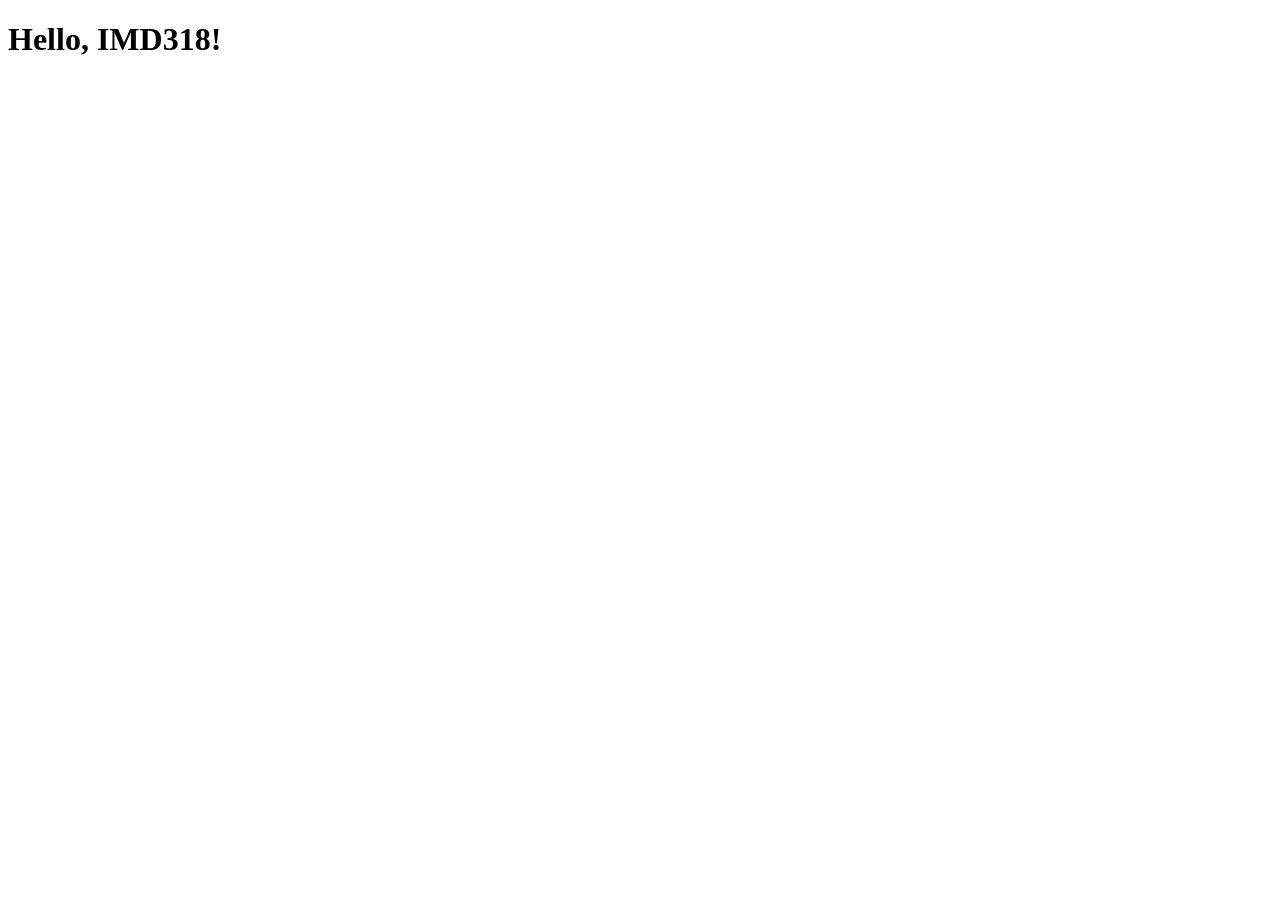
==== index.html @ 591a05ee "Create index.html" ====
<!DOCTYPE html>
<html lang="en">
<head>
  <meta charset="UTF-8">
  <meta name="viewport" content="width=device-width, initial-scale=1.0">
  <title>My Company</title>
</head>
<body>
  <h1>Hello, IMD318!</h1>
</body>
</html>
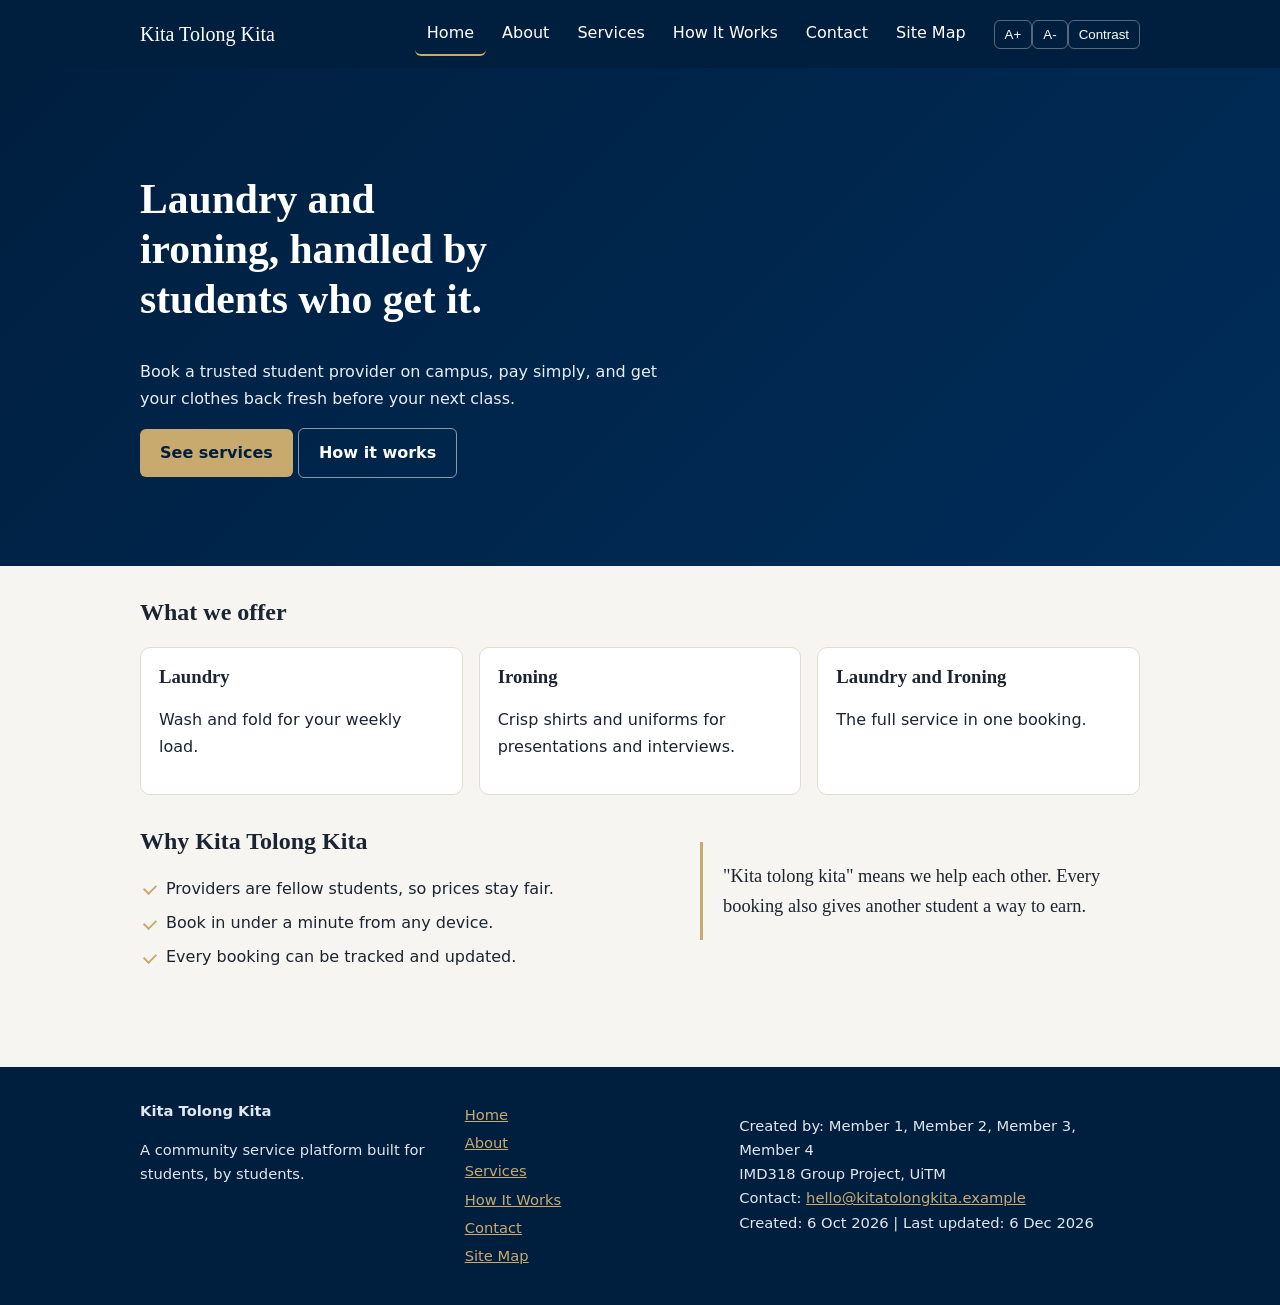
==== commit 1389f69a: "Add starter website" ====
--- a/index.html
+++ b/index.html
@@ -1,11 +1,35 @@
 <!DOCTYPE html>
 <html lang="en">
 <head>
-  <meta charset="UTF-8">
-  <meta name="viewport" content="width=device-width, initial-scale=1.0">
-  <title>My Company</title>
+<meta charset="UTF-8">
+<meta name="viewport" content="width=device-width, initial-scale=1.0">
+<meta name="description" content="Kita Tolong Kita: a student-run laundry and ironing service platform.">
+<title>Home | Kita Tolong Kita</title>
+<link rel="stylesheet" href="css/style.css">
 </head>
 <body>
-  <h1>Hello, IMD318!</h1>
+<a class="skip" href="#main">Skip to content</a>
+<header class="top"><div class="wrap bar">
+<a class="logo" href="index.html">Kita Tolong Kita</a>
+<button class="burger" aria-label="Menu" aria-expanded="false">Menu</button>
+<nav><ul><li><a href="index.html" aria-current=page>Home</a></li><li><a href="pages/about.html">About</a></li><li><a href="pages/services.html">Services</a></li><li><a href="pages/how-it-works.html">How It Works</a></li><li><a href="pages/contact.html">Contact</a></li><li><a href="pages/sitemap.html">Site Map</a></li></ul></nav>
+<div class="tools"><button data-fs="1" aria-label="Larger text">A+</button><button data-fs="-1" aria-label="Smaller text">A-</button><button id="contrast">Contrast</button></div>
+</div></header>
+<main id="main">
+<section class="hero"><div class="wrap">
+<h1>Laundry and ironing, handled by students who get it.</h1>
+<p>Book a trusted student provider on campus, pay simply, and get your clothes back fresh before your next class.</p>
+<p><a class="btn" href="pages/services.html">See services</a> <a class="btn ghost" href="pages/how-it-works.html">How it works</a></p>
+</div></section>
+<section class="wrap"><h2>What we offer</h2><div class="grid"><article class="card"><h3>Laundry</h3><p>Wash and fold for your weekly load.</p></article><article class="card"><h3>Ironing</h3><p>Crisp shirts and uniforms for presentations and interviews.</p></article><article class="card"><h3>Laundry and Ironing</h3><p>The full service in one booking.</p></article></div></section>
+<section class="wrap split"><div><h2>Why Kita Tolong Kita</h2><ul class="ticks"><li>Providers are fellow students, so prices stay fair.</li><li>Book in under a minute from any device.</li><li>Every booking can be tracked and updated.</li></ul></div>
+<aside class="quote"><p>"Kita tolong kita" means we help each other. Every booking also gives another student a way to earn.</p></aside></section>
+</main>
+<footer><div class="wrap foot">
+<div><strong>Kita Tolong Kita</strong><p>A community service platform built for students, by students.</p></div>
+<div class="fl"><a href="index.html">Home</a><a href="pages/about.html">About</a><a href="pages/services.html">Services</a><a href="pages/how-it-works.html">How It Works</a><a href="pages/contact.html">Contact</a><a href="pages/sitemap.html">Site Map</a></div>
+<div><p>Created by: Member 1, Member 2, Member 3, Member 4<br>IMD318 Group Project, UiTM<br>Contact: <a href="mailto:hello@kitatolongkita.example">hello@kitatolongkita.example</a><br>Created: 6 Oct 2026 | Last updated: <span id="updated"></span></p></div>
+</div></footer>
+<script src="js/script.js"></script>
 </body>
 </html>
--- a/css/style.css
+++ b/css/style.css
@@ -0,0 +1,25 @@
+/* Kita Tolong Kita - main stylesheet */
+:root{--navy:#001f3f;--navy2:#002d5a;--gold:#c8a96e;--bg:#f7f5f1;--ink:#1b2430;--card:#fff;--line:#e2ddd2;font-size:100%}
+body.hc{--bg:#000;--ink:#fff;--card:#000;--line:#fff;--navy:#000;--navy2:#000;--gold:#ffeb3b}
+*{box-sizing:border-box}body{margin:0;font:1rem/1.65 system-ui,Segoe UI,sans-serif;background:var(--bg);color:var(--ink)}
+h1,h2,h3,.logo{font-family:Georgia,serif;line-height:1.2}h1{font-size:2.2rem}h2{margin-top:2rem}a{color:var(--navy2)}body.hc a{color:var(--gold)}
+.wrap{max-width:1040px;margin:auto;padding:0 20px}.narrow{max-width:760px;padding-top:24px;padding-bottom:40px}
+.skip{position:absolute;left:-999px}.skip:focus{left:8px;top:8px;background:#fff;padding:8px;z-index:9}
+.top{background:var(--navy);color:#fff;position:sticky;top:0;z-index:5}.bar{display:flex;align-items:center;gap:16px;flex-wrap:wrap;padding-top:12px;padding-bottom:12px}
+.logo{color:#fff;text-decoration:none;font-size:1.25rem;margin-right:auto}nav ul{display:flex;gap:4px;list-style:none;margin:0;padding:0}
+nav a{color:#fff;text-decoration:none;padding:8px 12px;border-radius:6px;display:block}nav a:hover{background:var(--navy2)}nav a[aria-current]{border-bottom:2px solid var(--gold)}
+.tools button,.burger{background:transparent;color:#fff;border:1px solid #fff5;border-radius:6px;padding:6px 10px;cursor:pointer}.burger{display:none}
+.hero{background:linear-gradient(135deg,var(--navy),var(--navy2));color:#fff;padding:72px 0}.hero h1{font-size:2.6rem;max-width:18ch}.hero p{max-width:52ch;color:#e8edf3}
+.btn{display:inline-block;background:var(--gold);color:#001f3f;padding:11px 20px;border-radius:6px;border:0;text-decoration:none;font-weight:600;cursor:pointer;font-size:1rem}.btn.ghost{background:transparent;color:#fff;border:1px solid #fff8}
+.grid{display:grid;grid-template-columns:repeat(auto-fit,minmax(220px,1fr));gap:16px}.card{background:var(--card);border:1px solid var(--line);border-radius:10px;padding:18px}.card h3{margin-top:0}
+.split{display:grid;grid-template-columns:1.2fr 1fr;gap:32px;align-items:center;padding-bottom:40px}.quote{border-left:3px solid var(--gold);padding-left:20px;font-family:Georgia,serif;font-size:1.15rem}
+.ticks{padding-left:0;list-style:none}.ticks li{padding-left:26px;position:relative;margin:8px 0}.ticks li:before{content:"";position:absolute;left:4px;top:.55em;width:10px;height:6px;border-left:2px solid var(--gold);border-bottom:2px solid var(--gold);transform:rotate(-45deg)}
+.steps li{margin:10px 0}.tabs{display:flex;gap:6px;border-bottom:1px solid var(--line)}.tabs button{background:none;border:0;padding:10px 16px;cursor:pointer;font-size:1rem;color:var(--ink);border-bottom:3px solid transparent}.tabs [aria-selected=true]{border-color:var(--gold);font-weight:600}
+.acc button{width:100%;text-align:left;background:var(--card);border:1px solid var(--line);padding:14px;margin-top:8px;cursor:pointer;font-size:1rem;color:var(--ink);border-radius:6px}.acc div{padding:4px 14px}
+form label{display:block;margin:14px 0;font-weight:600}input,textarea{display:block;width:100%;padding:10px;margin-top:6px;border:1px solid #9aa4b2;border-radius:6px;font:inherit;background:var(--card);color:var(--ink)}
+.err{color:#b00020}body.hc .err{color:#ff8a80}.gb{padding:0;list-style:none}.gb li{background:var(--card);border:1px solid var(--line);border-radius:8px;padding:10px 14px;margin:8px 0}
+.modal{position:fixed;inset:0;background:#000a;display:grid;place-items:center;z-index:9}.modal[hidden]{display:none}.box{background:var(--card);color:var(--ink);padding:28px;border-radius:10px;max-width:420px;border-top:4px solid var(--gold)}
+.map{columns:2;padding-left:20px}.map li{margin:6px 0}
+footer{background:var(--navy);color:#dfe6ee;padding:32px 0;margin-top:40px;font-size:.92rem}footer a{color:var(--gold)}.foot{display:grid;grid-template-columns:1.2fr 1fr 1.6fr;gap:24px}.fl a{display:block;margin:4px 0}
+:focus-visible{outline:3px solid var(--gold);outline-offset:2px}
+@media(max-width:760px){.burger{display:block}nav{display:none;width:100%;order:5}nav.open{display:block}nav ul{flex-direction:column}.split,.foot{grid-template-columns:1fr}.map{columns:1}.hero h1{font-size:2rem}}
